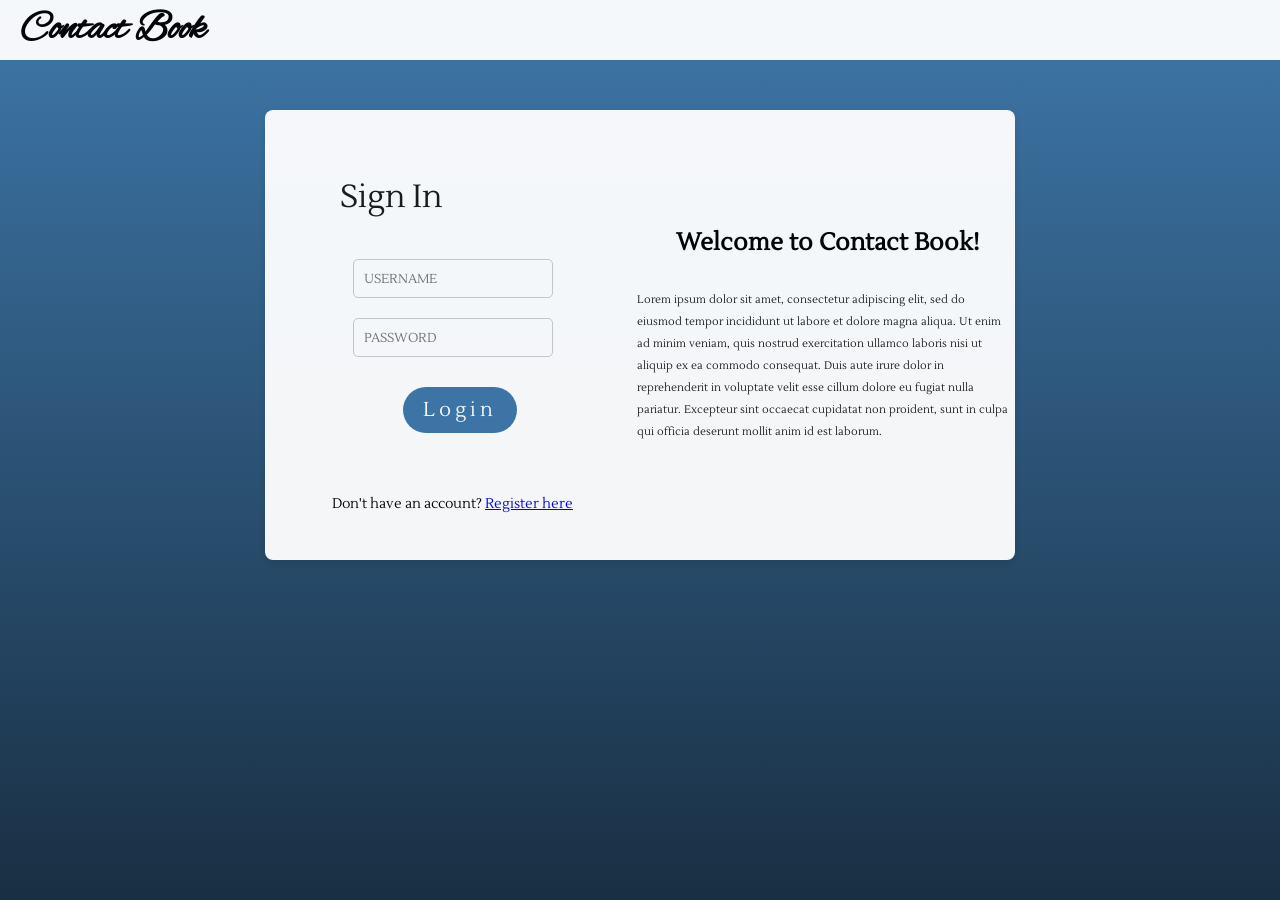
==== index.html @ 819aa58c "Getting the main page more in line with original design. Much progress needed but I believe the foun" ====
<html lang="en">
<head>
    <meta charset="UTF-8">
    <meta name="viewport" content="width=device-width, initial-scale=1.0">
    <title> Contact Book </title>

    <!--Reference to Lustria and Alex Brush font on Google Fonts for the top banner-->
    <link rel="preconnect" href="https://fonts.googleapis.com">
    <link rel="preconnect" href="https://fonts.gstatic.com" crossorigin>
    <link href="https://fonts.googleapis.com/css2?family=Alex+Brush&family=Lustria&display=swap" rel="stylesheet">
    
    <!--Reference to style sheet, IMPORTANT: href needs to be updated once imported to GITHUB-->
    <link href="css/styles.css" type="text/css" rel="stylesheet" />
    <script type="text/javascript" src="js/code.js"></script>
</head>

<body>
    <!-- Top banner for the application -->
    <div class="topBanner"> 
        <h1>Contact Book</h1>
    </div>

    <!-- Center box for the Login page. The left side has the login form, the right side has our welcome message -->
    <div class="centerBoxLogin">

        <!-- This login form was automatically generated by VS code (assuming copilot) will keep for now as a placeholder, 
            but will likely need to be updated to fit the needs of our application -->
        <div class="loginForm"> 
            <p class="formTitle"> Sign In </p>
            <form onsubmit="return false;">
    
                <input type="text" id="loginName" name="loginName" placeholder="USERNAME" autocomplete="username"><br>

                <input type="password" id="loginPassword" name="loginPassword" placeholder="PASSWORD" autocomplete="current-password"><br><br>

                <button type="button" id="loginButton" onclick="doLogin();">Login</button>
            </form>
            <span id="loginResult" aria-live="polite"></span>

            <!-- THIS IS NOT REVIEWED WILL NEED TO BE UPDATED -->
            <p class="UseOurSite"> Don't have an account? <a href="register.html">Register here</a></p>
        </div>

        <div class="welcomeMessage">
            <h2> Welcome to Contact Book! </h2>
            <p> Lorem ipsum dolor sit amet, consectetur adipiscing elit, sed do eiusmod tempor incididunt ut labore 
                et dolore magna aliqua. Ut enim ad minim veniam, quis nostrud exercitation ullamco laboris nisi ut 
                aliquip ex ea commodo consequat. Duis aute irure dolor in reprehenderit in voluptate velit esse cillum 
                dolore eu fugiat nulla pariatur. Excepteur sint occaecat cupidatat non proident, sunt in culpa qui officia 
                deserunt mollit anim id est laborum.</p>
        </div>
    </div>
</body>
</html>
---- css/styles.css ----
body {
    font-family: "Lustria", serif;
    background-image: linear-gradient(to bottom, #3E77A9, #192F43 );
    margin: 0;
    padding: 0;
}

.registerPage {
    min-height: 100vh;
}

.dashboardPage {
    min-height: 100vh;
}

.contactLayout {
    display: flex;
    flex-direction: row;
    min-height: 100vh;
}

/* Style for the top banner */
.topBanner{
    background-color: #ffffff;
    opacity: 0.95;
    text-align: center;
    font-size: 20px;
    width: 100%;
    height: 60px;

    display: flex;
    align-items: center;
    justify-content: space-between;
    padding: 0 20px;
    box-sizing: border-box;
}

.topBanner h1 {
    font-family: "Alex Brush", cursive;
    margin: 0;
    text-align: center;
}

#registerDiv {
    background-color: #ffffff;
    opacity: 0.97;
    width: min(520px, calc(100% - 32px));
    margin: 42px auto;
    padding: 34px 42px;
    border-radius: 8px;
    box-shadow: 0 8px 22px rgba(0, 0, 0, 0.18);
    box-sizing: border-box;
}

#inner-title {
    display: block;
    margin-bottom: 8px;
    color: #192F43;
    font-size: 34px;
    text-align: center;
}

.formHelp {
    margin: 0 0 24px 0;
    color: #4f5d67;
    font-size: 15px;
    text-align: center;
}

#registerDiv label {
    display: block;
    margin: 14px 0 6px 0;
    color: #243847;
    font-size: 15px;
}

#registerDiv input[type="text"],
#registerDiv input[type="password"] {
    width: 100%;
    min-height: 42px;
    padding: 10px 12px;
    border: 1px solid #c8d1d8;
    border-radius: 6px;
    box-sizing: border-box;
    font-family: "Lustria", serif;
    font-size: 16px;
}

#registerDiv input[type="text"]:focus,
#registerDiv input[type="password"]:focus {
    outline: 3px solid rgba(62, 119, 169, 0.25);
    border-color: #3E77A9;
}

#registerButton {
    width: 100%;
    min-height: 44px;
    margin-top: 22px;
    border: 0;
    border-radius: 6px;
    background-color: #3E77A9;
    color: #ffffff;
    cursor: pointer;
    font-family: "Lustria", serif;
    font-size: 17px;
}

#registerButton:hover,
#registerButton:focus {
    background-color: #2d5c85;
}

#registerButton:disabled {
    background-color: #8aa8c2;
    cursor: wait;
}

#loginButton:disabled {
    cursor: wait;
}

#loginResult {
    display: block;
    min-height: 22px;
    margin-top: 10px;
    text-align: center;
    font-size: 14px;
}

#registerResult {
    display: block;
    min-height: 24px;
    margin-top: 16px;
    text-align: center;
    font-size: 15px;
}

.errorMessage {
    color: #8a1f11;
}

.successMessage {
    color: #1c6b39;
}

#backToLoginLink {
    display: block;
    margin-top: 12px;
    color: #2d5c85;
    text-align: center;
    text-decoration: none;
}

#backToLoginLink:hover,
#backToLoginLink:focus {
    text-decoration: underline;
}

.mainArea {
    flex: 1;
    display: flex;
    flex-direction: column;
}

.leftTools {
    justify-self: start;    
    display: flex;
    gap: 8px;
}

.rightTools {
    justify-self: end;
}

/* Style for left sidebar with Contact list of names in center and add contact button at the bottom */
.dashboardShell {
    width: 250px;
    height: 100vh;
    background-color: #ffffff;
    opacity: 0.95;
    padding: 20px;
    box-sizing: border-box;
    overflow-y: auto;
    display: flex;
    flex-direction: column;
    /*margin: 36px auto;
    padding: 28px;
    background-color: #ffffff;
    border-radius: 8px;
    box-shadow: 0 8px 22px rgba(0, 0, 0, 0.18);
    box-sizing: border-box;*/
}

.dashboardHeader {
    display: flex;
    align-items: center;
    justify-content: space-between;
    gap: 16px;
    border-bottom: 1px solid #d8e0e6;
    padding-bottom: 18px;
}

.dashboardHeader h1 {
    margin: 0 0 6px 0;
    color: #192F43;
    font-size: 34px;
}



#userName {
    color: #4f5d67;
    font-size: 16px;
}

#logoutButton,
/*#searchContactButton,*/
#addContactButton,
#editContactButton,
#deleteContactButton {
    min-height: 40px;
    border: 0;
    border-radius: 6px;
    background-color: #3E77A9;
    color: #ffffff;
    cursor: pointer;
    font-family: "Lustria", serif;
    font-size: 15px;
}

#logoutButton {
    width: 100px;
}

.dashboardTools {
    margin-top: 24px;
}

.dashboardTools label {
    display: block;
    margin-bottom: 8px;
    color: #243847;
}

.searchRow {
    display: flex;
    gap: 10px;
}

.topBanner input[type="contactSearchText"] {
    width: 150px;
    height: 36px;
    padding: 6px 10px;
    font-size: 14px;
    
    /*flex: 1;
    min-height: 24px;
    border: 1px solid #c8d1d8;
    border-radius: 6px;
    box-sizing: border-box;
    font-family: "Lustria", serif;
    font-size: 16px;*/
}

#searchContactButton {
    width: 60px;
    height: 20px;
    background-color: #3E77A9;
    color: #ffffff;


}

#contactSearchResult {
    display: block;
    min-height: 24px;
    margin-top: 12px;
    color: #4f5d67;
}

.contactActions {
    display: flex;
    gap: 12px;
    margin-top: 18px;
}

.contactActions button {
    flex: 1;
}

/*#deleteContactButton {
    background-color: #8a1f11;
}*/ 

#contactListArea {
    min-height: 260px;
    margin-top: 24px;
    padding: 24px;
    border: 1px solid #d8e0e6;
    border-radius: 8px;
    background-color: #f7f9fb;
}

#emptyContactsMessage {
    margin: 78px 0;
    color: #4f5d67;
    text-align: center;
    font-size: 18px;
}

#contactList {
    display: grid;
    gap: 12px;
}

#addContactButton {
    margin-top: auto;
    align-self: center;
    width: 80%;
}

.noteCard {
    background-color: #ffffff;
    opacity: 0.95;
    width: 500px;
    height: 300px;
    margin: 50px auto;
    border-radius: 8px;
    box-shadow: 0 4px 8px rgba(0, 0, 0, 0.1);
    display: flex;
    align-items: center;
    justify-content: space-between;
}

/* START of Responsive design for mobile devices */
/*--------------------------------------------------------------------------------------------------------------*/

@media (max-width: 640px) {
    .topBanner {
        height: auto;
        padding: 14px 0;
        font-size: 30px;
    }

    #registerDiv {
        margin: 24px auto;
        padding: 26px 22px;
    }

    #inner-title {
        font-size: 28px;
    }

    .dashboardShell {
        margin: 24px auto;
        padding: 20px;
    }

    .dashboardHeader,
    .searchRow,
    .contactActions {
        display: block;
    }

    #logoutButton,
    #searchContactButton,
    #addContactButton,
    #editContactButton,
    #deleteContactButton {
        width: 100%;
        margin-top: 10px;
    }
}
/*--------------------------------------------------------------------------------------------------------------*/
/* END of Responsive Design for mobile devices */



/* START of Style for the login page (index.html) */ 
/*--------------------------------------------------------------------------------------------------------------*/

/* Style for the center white box on login page (index.html)*/
.centerBoxLogin {
    background-color: #ffffff;
    opacity: 0.95;
    width: 750px;
    height: 450px;
    margin: 50px auto;
    border-radius: 8px;
    box-shadow: 0 4px 8px rgba(0, 0, 0, 0.1);
    display: flex;
    align-items: center;
    justify-content: space-between;
}

/* Ensure the left and right sections of the center box take equal space on login page (index.html) */
.centerBoxLogin div {
    flex: 1;
}

/* Login form style (Left side of Center Box) on login page (index.html)*/
.loginForm {
    display: flex;
    flex-direction: column;
    align-items: center;
    justify-content: center;
}
/* Style for "Sign in" title on login page (index.html)*/
.formTitle { 
    font-size: 32px;
    opacity: 0.90;
    align-self: flex-start;
    margin-left: 75px;
}

/* Style for the input fields (Username and Password Boxes) on login page (index.html)*/
.loginForm input[type="text"], .loginForm input[type="password"] {
    font-family: "Lustria", serif;
    width: 200px;
    padding: 10px;
    margin: 10px 0;
    border: 1px solid #ccc;
    border-radius: 5px;
}

/* Style for "Don't have an account? Sign up here!" text on login page (index.html)*/
.UseOurSite {
    font-size: 14px;
}

/* Style for the "Login" Button on login page (index.html) */
input[type="button"], #loginButton{
    font-family: "Lustria", serif;
    background-color: #3E77A9;
    color: white;
    font-size: 20px;
    letter-spacing: 4px;
    border: none;
    padding: 10px 20px;
    border-radius: 50px;
    cursor: pointer;
    align-self: flex-start;
    margin-left: 50px;
}

/* Style for the "Login" Button when hovered over it on Login Page (index.html)*/
input[type="button"], #loginButton:hover {
    background-color: #476B8A;
}

/* Welcome message style (Right side of Center Box) for login page (index.html) */
.welcomeMessage{
    display: flex;
    flex-direction: column;
    align-items: center;
    justify-content: center;
    

    h1 {
        font-size: 32px;
        margin-bottom: 10px;
        transform: translateX(-75px);
    }
    p {
        font-size: 11px;
        opacity: 0.90;
        margin-bottom: 20px;
        line-height: 2.0;
        transform: translateX(-3px);
    }
}
/*--------------------------------------------------------------------------------------------------------------*/
/* END of Style for the login page (index.html) */
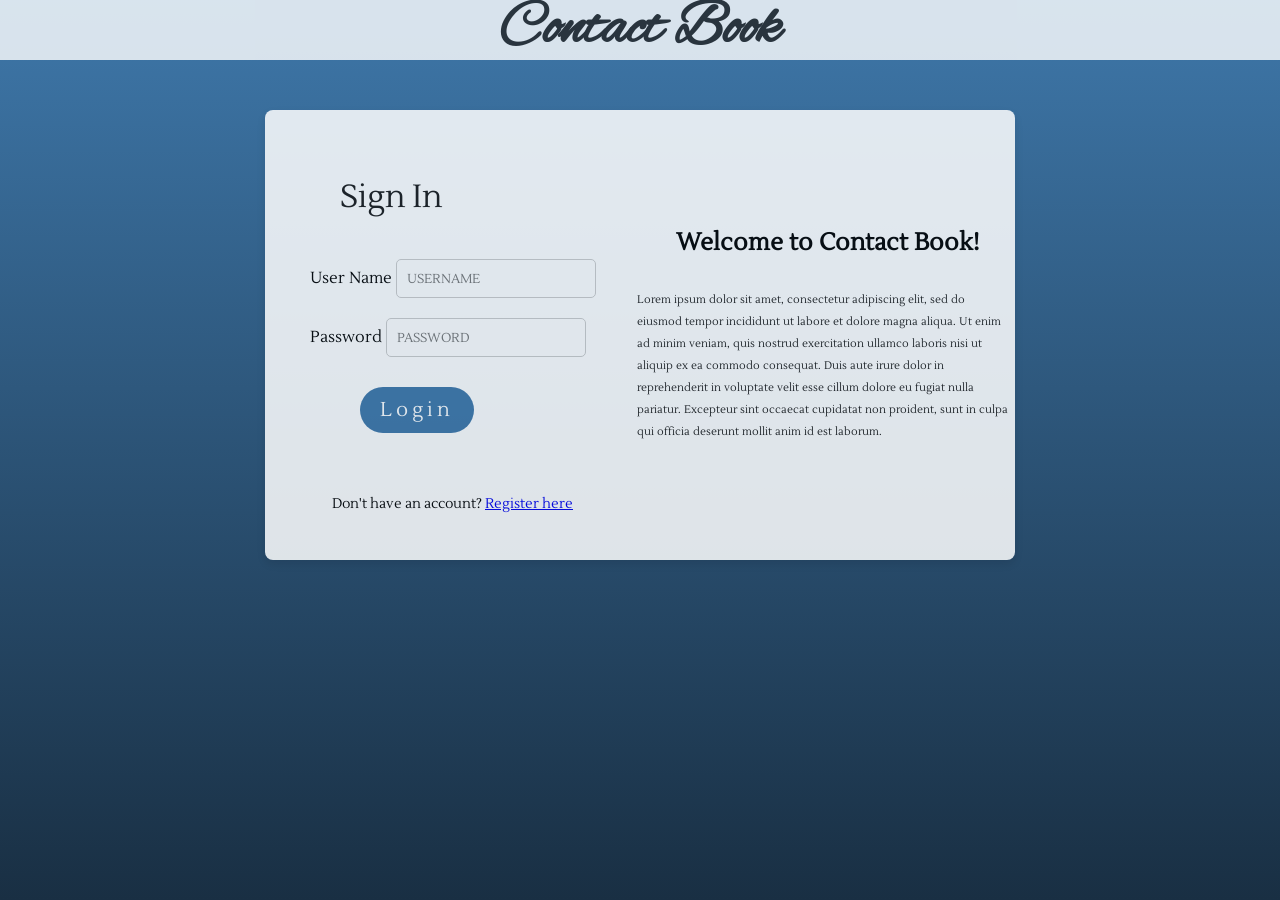
==== commit 0bc988c6: "Created hardcoded contact list to test UX of list and make adjustments. Still need to implement dele" ====
--- a/index.html
+++ b/index.html
@@ -28,9 +28,10 @@
         <div class="loginForm"> 
             <p class="formTitle"> Sign In </p>
             <form onsubmit="return false;">
-    
+                <label for="loginName">User Name</label>
                 <input type="text" id="loginName" name="loginName" placeholder="USERNAME" autocomplete="username"><br>
 
+                <label for="loginPassword">Password</label>
                 <input type="password" id="loginPassword" name="loginPassword" placeholder="PASSWORD" autocomplete="current-password"><br><br>
 
                 <button type="button" id="loginButton" onclick="doLogin();">Login</button>
--- a/css/styles.css
+++ b/css/styles.css
@@ -1,4 +1,3 @@
-
 body {
     font-family: "Lustria", serif;
     background-image: linear-gradient(to bottom, #3E77A9, #192F43 );
@@ -23,9 +22,9 @@
 /* Style for the top banner */
 .topBanner{
     background-color: #ffffff;
-    opacity: 0.95;
-    text-align: center;
-    font-size: 20px;
+    opacity: 0.80;
+    text-align: center;
+    font-size: 30px;
     width: 100%;
     height: 60px;
 
@@ -38,8 +37,10 @@
 
 .topBanner h1 {
     font-family: "Alex Brush", cursive;
+    opacity: 0.85;
     margin: 0;
-    text-align: center;
+    margin: 0 auto; 
+    width: 80%; /* or max-width */
 }
 
 #registerDiv {
@@ -175,10 +176,10 @@
 
 /* Style for left sidebar with Contact list of names in center and add contact button at the bottom */
 .dashboardShell {
-    width: 250px;
+    width: 225px;
     height: 100vh;
     background-color: #ffffff;
-    opacity: 0.95;
+    opacity: 0.80;
     padding: 20px;
     box-sizing: border-box;
     overflow-y: auto;
@@ -216,9 +217,10 @@
 
 #logoutButton,
 /*#searchContactButton,*/
-#addContactButton,
-#editContactButton,
-#deleteContactButton {
+/*#addContactButton,*/
+/*#deleteContactButton,*/
+#editContactButton
+ {
     min-height: 40px;
     border: 0;
     border-radius: 6px;
@@ -229,6 +231,44 @@
     font-size: 15px;
 }
 
+#addContactButton {
+    background-color: #3E77A9;
+    min-height: 24px;
+    color: #ffffff;
+    cursor: pointer;
+    font-family: "Lustria", serif;
+    font-size: 13px;
+    border: 0;
+    border-radius: 6px;
+}
+
+#addContactButton:hover {
+    background-color: #2d5c85;
+}
+
+/* START: Style for the edit contact button on contact page (contact.html) */
+#deleteContactButton {
+    position: absolute;
+    top: 12px;
+    right: 12px;
+    background: none;
+    border: none;
+    padding: 6px;
+    cursor: pointer;
+}
+
+#deleteContactButton .material-symbols-outlined {
+    color: #8a1f11;
+    font-size: 30px;
+}
+
+#deleteContactButton:hover .material-symbols-outlined {
+    color: #a71f11;
+    transform: scale(1.1);
+    transition: transform 0.2s ease;
+}
+/* END: Style for the edit contact button on contact page (contact.html) */
+
 #logoutButton {
     width: 100px;
 }
@@ -248,33 +288,47 @@
     gap: 10px;
 }
 
-.topBanner input[type="contactSearchText"] {
+.topBanner input[id="contactSearchText"] {
     width: 150px;
-    height: 36px;
+    height: 24px;
     padding: 6px 10px;
     font-size: 14px;
+    border-radius: 25px;
+    border: 1px solid #c8d1d8;
     
     /*flex: 1;
     min-height: 24px;
-    border: 1px solid #c8d1d8;
-    border-radius: 6px;
     box-sizing: border-box;
     font-family: "Lustria", serif;
     font-size: 16px;*/
 }
 
+/* Style for the search button next to the search box on contact page (contact.html) */
+/* Its just the magnifying glass icon, so I removed the background and border.*/
 #searchContactButton {
-    width: 60px;
+    background: none;
+    border: none;
+    padding: 0;
+    cursor: pointer;
+    color: #3E77A9;
+    display: flex;
+    align-items: center;
+    justify-content: center;
+    /*width: 60px;
     height: 20px;
     background-color: #3E77A9;
-    color: #ffffff;
-
-
+    color: #ffffff;*/
+}
+
+/* Style for the search button when hovered over it on contact page (contact.html) */
+#searchContactButton:hover {
+    color: #476B8A;
+    
 }
 
 #contactSearchResult {
     display: block;
-    min-height: 24px;
+    /*min-height: 24px;*/
     margin-top: 12px;
     color: #4f5d67;
 }
@@ -293,6 +347,12 @@
     background-color: #8a1f11;
 }*/ 
 
+.contactListHeader {
+    font-size: 14px;
+    color: #192F43;
+    /*margin-bottom: 12px;*/
+    align-self: center;
+}
 #contactListArea {
     min-height: 260px;
     margin-top: 24px;
@@ -310,8 +370,25 @@
 }
 
 #contactList {
-    display: grid;
-    gap: 12px;
+    display: flex;
+    flex-direction: column;
+}
+/* This style code handles the divider between contact groups (CURRENTLY ORDERED BY LAST NAME) */
+/* e.g., "A" for all contacts starting with "A" */
+.contactDivider {
+    position: sticky;
+    top: 0;
+    background: #ffffff;
+    z-index: 1;
+
+    font-weight: bold;
+    font-size: 13px;
+    color: #3E77A9;
+
+    padding: 6px 10px;
+    margin-top: 10px;
+
+    border-bottom: 1px solid #d8e0e6;
 }
 
 #addContactButton {
@@ -320,17 +397,124 @@
     width: 80%;
 }
 
-.noteCard {
+.mainSpace {
+    flex: 1;
+    display: flex;
+    align-items: center;
+    justify-content: center;
+}
+.contactCard {
+    position: relative;
     background-color: #ffffff;
-    opacity: 0.95;
-    width: 500px;
-    height: 300px;
+    opacity: 0.80;
+    width: 600px;
+    height: 450px;
     margin: 50px auto;
     border-radius: 8px;
     box-shadow: 0 4px 8px rgba(0, 0, 0, 0.1);
     display: flex;
     align-items: center;
-    justify-content: space-between;
+    justify-content: center;
+}
+
+#addContactForm,
+#editContactForm {
+    display: none;
+    width: 80%;
+}
+
+#addContactForm h2,
+#editContactForm h2,
+#contactCardDetails h2 {
+    color: #192F43;
+    text-align: center;
+}
+
+#addContactForm label,
+#editContactForm label {
+    display: block;
+    margin-top: 10px;
+    color: #192F43;
+}
+
+#addContactForm input[type="text"],
+#editContactForm input[type="text"] {
+    width: 100%;
+    min-height: 34px;
+    padding: 8px;
+    border: 1px solid #c8d1d8;
+    border-radius: 6px;
+    box-sizing: border-box;
+    font-family: "Lustria", serif;
+}
+
+.formButtonRow {
+    display: flex;
+    gap: 10px;
+    margin-top: 16px;
+}
+
+#createContactButton,
+#cancelContactButton,
+#updateContactButton,
+#cancelEditContactButton,
+#openEditContactButton {
+    flex: 1;
+    min-height: 36px;
+    border: 0;
+    border-radius: 6px;
+    color: #ffffff;
+    cursor: pointer;
+    font-family: "Lustria", serif;
+}
+
+#createContactButton {
+    background-color: #3E77A9;
+}
+
+#updateContactButton {
+    background-color: #3E77A9;
+}
+
+#cancelContactButton,
+#cancelEditContactButton {
+    background-color: #476B8A;
+}
+
+#openEditContactButton {
+    width: 100%;
+    margin-top: 12px;
+    background-color: #3E77A9;
+}
+
+#addContactResult,
+#editContactResult {
+    display: block;
+    min-height: 22px;
+    margin-top: 12px;
+    text-align: center;
+}
+
+.contactListButton {
+    width: 100%;
+    min-height: 34px;
+    margin-top: 4px;
+    border: 0;
+    border-radius: 6px;
+    background-color: #ffffff;
+    color: #192F43;
+    cursor: pointer;
+    font-family: "Lustria", serif;
+}
+
+.contactListButton:hover {
+    background-color: #d9e4ed;
+}
+
+#contactCardDetails {
+    display: none;
+    color: #192F43;
+    font-size: 18px;
 }
 
 /* START of Responsive design for mobile devices */
@@ -364,7 +548,7 @@
     }
 
     #logoutButton,
-    #searchContactButton,
+    /*#searchContactButton,*/
     #addContactButton,
     #editContactButton,
     #deleteContactButton {
@@ -383,7 +567,7 @@
 /* Style for the center white box on login page (index.html)*/
 .centerBoxLogin {
     background-color: #ffffff;
-    opacity: 0.95;
+    opacity: 0.85;
     width: 750px;
     height: 450px;
     margin: 50px auto;
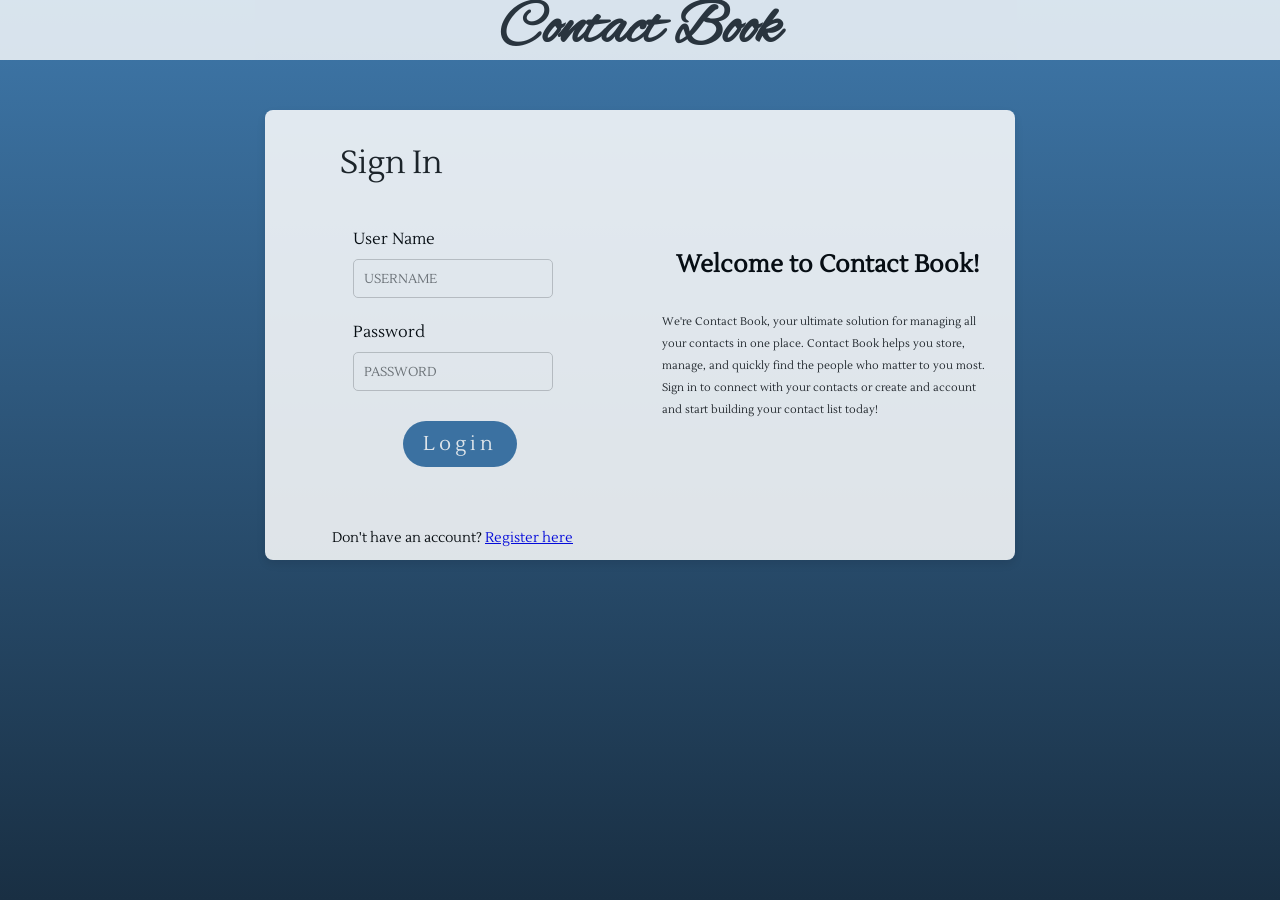
==== commit f33464d5: "QOL of life fixes to Login page. Updated welcome message on login page." ====
--- a/index.html
+++ b/index.html
@@ -44,11 +44,9 @@
 
         <div class="welcomeMessage">
             <h2> Welcome to Contact Book! </h2>
-            <p> Lorem ipsum dolor sit amet, consectetur adipiscing elit, sed do eiusmod tempor incididunt ut labore 
-                et dolore magna aliqua. Ut enim ad minim veniam, quis nostrud exercitation ullamco laboris nisi ut 
-                aliquip ex ea commodo consequat. Duis aute irure dolor in reprehenderit in voluptate velit esse cillum 
-                dolore eu fugiat nulla pariatur. Excepteur sint occaecat cupidatat non proident, sunt in culpa qui officia 
-                deserunt mollit anim id est laborum.</p>
+            <p> We're Contact Book, your ultimate solution for managing all your contacts in one place. Contact Book helps you store, 
+                manage, and quickly find the people who matter to you most. Sign in to connect with your contacts or create and account 
+                and start building your contact list today!</p>
         </div>
     </div>
 </body>
--- a/css/styles.css
+++ b/css/styles.css
@@ -246,29 +246,6 @@
     background-color: #2d5c85;
 }
 
-/* START: Style for the edit contact button on contact page (contact.html) */
-#deleteContactButton {
-    position: absolute;
-    top: 12px;
-    right: 12px;
-    background: none;
-    border: none;
-    padding: 6px;
-    cursor: pointer;
-}
-
-#deleteContactButton .material-symbols-outlined {
-    color: #8a1f11;
-    font-size: 30px;
-}
-
-#deleteContactButton:hover .material-symbols-outlined {
-    color: #a71f11;
-    transform: scale(1.1);
-    transition: transform 0.2s ease;
-}
-/* END: Style for the edit contact button on contact page (contact.html) */
-
 #logoutButton {
     width: 100px;
 }
@@ -285,7 +262,13 @@
 
 .searchRow {
     display: flex;
+    align-items: center;
     gap: 10px;
+}
+
+.searchLabel {
+    position: absolute;
+    left: -10000px;
 }
 
 .topBanner input[id="contactSearchText"] {
@@ -326,9 +309,34 @@
     
 }
 
+#searchContactButton:disabled {
+    color: #8aa8c2;
+    cursor: wait;
+}
+
+#clearSearchButton {
+    min-height: 28px;
+    border: 0;
+    border-radius: 6px;
+    background-color: #476B8A;
+    color: #ffffff;
+    cursor: pointer;
+    font-family: "Lustria", serif;
+    font-size: 13px;
+}
+
+#clearSearchButton:hover {
+    background-color: #34536d;
+}
+
+#clearSearchButton:disabled {
+    background-color: #8aa8c2;
+    cursor: wait;
+}
+
 #contactSearchResult {
     display: block;
-    /*min-height: 24px;*/
+    min-height: 24px;
     margin-top: 12px;
     color: #4f5d67;
 }
@@ -458,7 +466,10 @@
 #cancelContactButton,
 #updateContactButton,
 #cancelEditContactButton,
-#openEditContactButton {
+#openEditContactButton,
+#openDeleteContactButton,
+#confirmDeleteContactButton,
+#cancelDeleteContactButton {
     flex: 1;
     min-height: 36px;
     border: 0;
@@ -477,7 +488,8 @@
 }
 
 #cancelContactButton,
-#cancelEditContactButton {
+#cancelEditContactButton,
+#cancelDeleteContactButton {
     background-color: #476B8A;
 }
 
@@ -487,8 +499,62 @@
     background-color: #3E77A9;
 }
 
+#openDeleteContactButton {
+    width: 100%;
+    margin-top: 12px;
+    background-color: #8a1f11;
+    display: flex;
+    align-items: center;
+    justify-content: center;
+    gap: 6px;
+}
+
+#confirmDeleteContactButton {
+    background-color: #8a1f11;
+}
+
+#openDeleteContactButton .material-symbols-outlined {
+    font-size: 20px;
+}
+
+#deleteContactForm {
+    display: none;
+    position: fixed;
+    left: 0;
+    top: 0;
+    width: 100%;
+    min-height: 100vh;
+    padding: 20px;
+    box-sizing: border-box;
+    background-color: rgba(25, 47, 67, 0.55);
+    align-items: center;
+    justify-content: center;
+    z-index: 1000;
+}
+
+.deleteDialogBox {
+    width: min(420px, 100%);
+    padding: 26px;
+    border-radius: 8px;
+    background-color: #ffffff;
+    box-shadow: 0 8px 22px rgba(0, 0, 0, 0.25);
+    box-sizing: border-box;
+}
+
+.deleteDialogBox h2 {
+    margin-top: 0;
+    color: #192F43;
+    text-align: center;
+}
+
+#deleteContactText {
+    color: #192F43;
+    text-align: center;
+}
+
 #addContactResult,
-#editContactResult {
+#editContactResult,
+#deleteContactResult {
     display: block;
     min-height: 22px;
     margin-top: 12px;
@@ -509,6 +575,12 @@
 
 .contactListButton:hover {
     background-color: #d9e4ed;
+}
+
+.sidebarEmptyMessage {
+    color: #4f5d67;
+    font-size: 13px;
+    text-align: center;
 }
 
 #contactCardDetails {
@@ -590,6 +662,14 @@
     align-items: center;
     justify-content: center;
 }
+
+.loginForm label {
+    display: block;
+    margin-top: 14px;
+    text-align: left;
+    width: 200px;
+}
+
 /* Style for "Sign in" title on login page (index.html)*/
 .formTitle { 
     font-size: 32px;
@@ -639,20 +719,21 @@
     flex-direction: column;
     align-items: center;
     justify-content: center;
-    
-
-    h1 {
-        font-size: 32px;
-        margin-bottom: 10px;
-        transform: translateX(-75px);
-    }
-    p {
-        font-size: 11px;
-        opacity: 0.90;
-        margin-bottom: 20px;
-        line-height: 2.0;
-        transform: translateX(-3px);
-    }
-}
+}
+
+.welcomeMessage h1 {
+    font-size: 32px;
+    margin-bottom: 10px;
+    transform: translateX(-75px);
+}
+.welcomeMessage p {
+    font-size: 11px;
+    opacity: 0.90;
+    margin-bottom: 20px;
+    line-height: 2.0;
+    transform: translateX(-3px);
+    max-width: 325px;
+}
+
 /*--------------------------------------------------------------------------------------------------------------*/
 /* END of Style for the login page (index.html) */
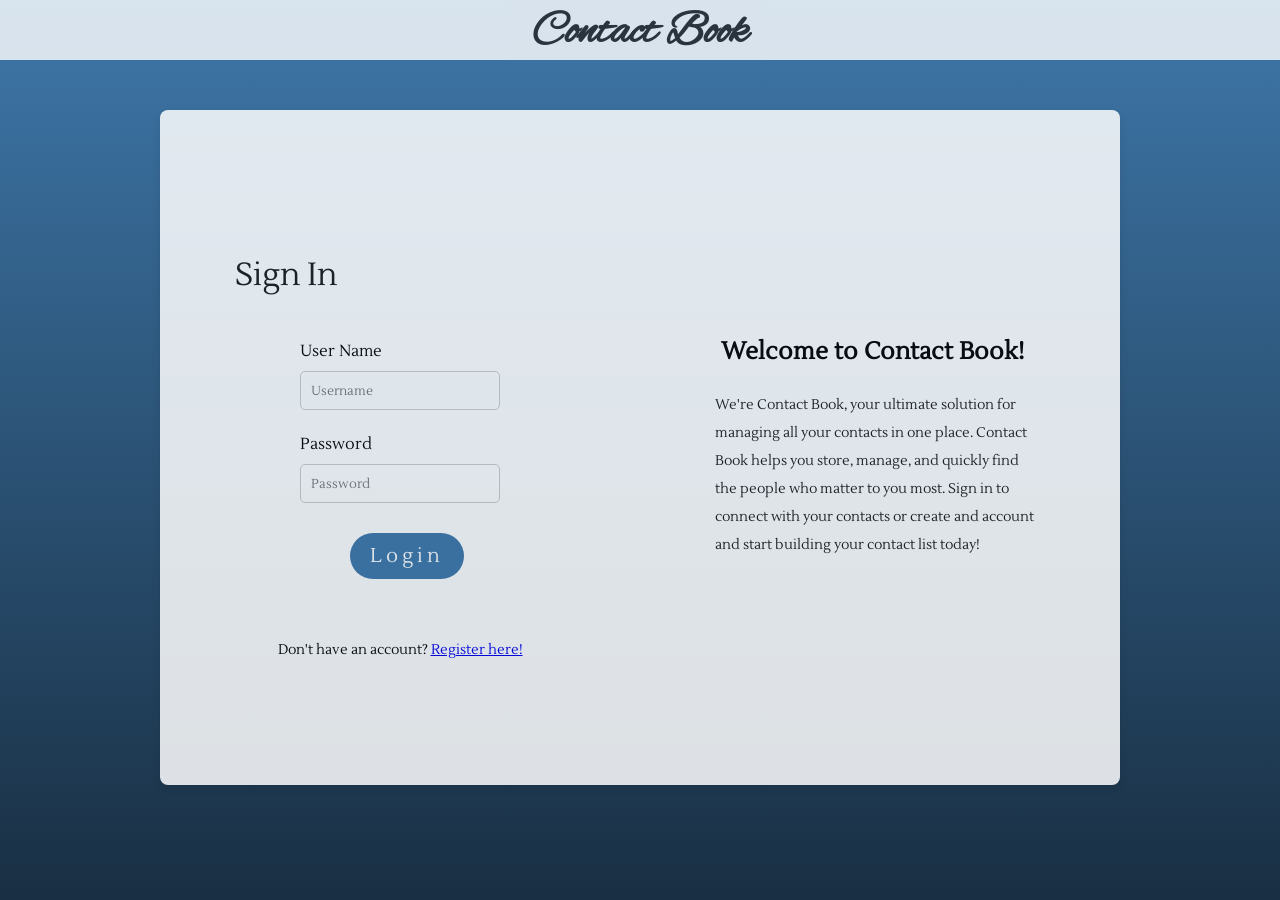
==== commit 8b7b4413: "Logo is now a hyperlink (redirecting to index.html), updated placeholder in text boxes on index.html" ====
--- a/index.html
+++ b/index.html
@@ -17,7 +17,7 @@
 <body>
     <!-- Top banner for the application -->
     <div class="topBanner"> 
-        <h1>Contact Book</h1>
+        <h1><a href="index.html">Contact Book</a></h1>
     </div>
 
     <!-- Center box for the Login page. The left side has the login form, the right side has our welcome message -->
@@ -29,17 +29,17 @@
             <p class="formTitle"> Sign In </p>
             <form onsubmit="return false;">
                 <label for="loginName">User Name</label>
-                <input type="text" id="loginName" name="loginName" placeholder="USERNAME" autocomplete="username"><br>
+                <input type="text" id="loginName" name="loginName" placeholder="Username" autocomplete="username"><br>
 
                 <label for="loginPassword">Password</label>
-                <input type="password" id="loginPassword" name="loginPassword" placeholder="PASSWORD" autocomplete="current-password"><br><br>
+                <input type="password" id="loginPassword" name="loginPassword" placeholder="Password" autocomplete="current-password"><br><br>
 
                 <button type="button" id="loginButton" onclick="doLogin();">Login</button>
             </form>
             <span id="loginResult" aria-live="polite"></span>
 
             <!-- THIS IS NOT REVIEWED WILL NEED TO BE UPDATED -->
-            <p class="UseOurSite"> Don't have an account? <a href="register.html">Register here</a></p>
+            <p class="UseOurSite"> Don't have an account? <a href="register.html">Register here!</a></p>
         </div>
 
         <div class="welcomeMessage">
--- a/css/styles.css
+++ b/css/styles.css
@@ -23,24 +23,28 @@
 .topBanner{
     background-color: #ffffff;
     opacity: 0.80;
-    text-align: center;
-    font-size: 30px;
     width: 100%;
     height: 60px;
 
     display: flex;
-    align-items: center;
-    justify-content: space-between;
+    align-items: center;       /* Center vertically */
+    justify-content: center;  /* Center horizontally */
+
     padding: 0 20px;
     box-sizing: border-box;
 }
 
 .topBanner h1 {
     font-family: "Alex Brush", cursive;
+    font-size: 46px;
     opacity: 0.85;
     margin: 0;
-    margin: 0 auto; 
-    width: 80%; /* or max-width */
+    transform: translateY(3px);
+}
+
+.topBanner h1 a {
+    text-decoration: none;
+    color: inherit;
 }
 
 #registerDiv {
@@ -415,8 +419,8 @@
     position: relative;
     background-color: #ffffff;
     opacity: 0.80;
-    width: 600px;
-    height: 450px;
+    width: 80%;
+    height: 75%;
     margin: 50px auto;
     border-radius: 8px;
     box-shadow: 0 4px 8px rgba(0, 0, 0, 0.1);
@@ -640,8 +644,8 @@
 .centerBoxLogin {
     background-color: #ffffff;
     opacity: 0.85;
-    width: 750px;
-    height: 450px;
+    width: 75%;
+    height: 75%;
     margin: 50px auto;
     border-radius: 8px;
     box-shadow: 0 4px 8px rgba(0, 0, 0, 0.1);
@@ -721,19 +725,18 @@
     justify-content: center;
 }
 
-.welcomeMessage h1 {
-    font-size: 32px;
+.welcomeMessage h2 {
+    font-size: 24px;
     margin-bottom: 10px;
-    transform: translateX(-75px);
+    transform: translateX(-8px);
 }
 .welcomeMessage p {
-    font-size: 11px;
+    font-size: 14px;
     opacity: 0.90;
     margin-bottom: 20px;
     line-height: 2.0;
     transform: translateX(-3px);
     max-width: 325px;
 }
-
 /*--------------------------------------------------------------------------------------------------------------*/
 /* END of Style for the login page (index.html) */
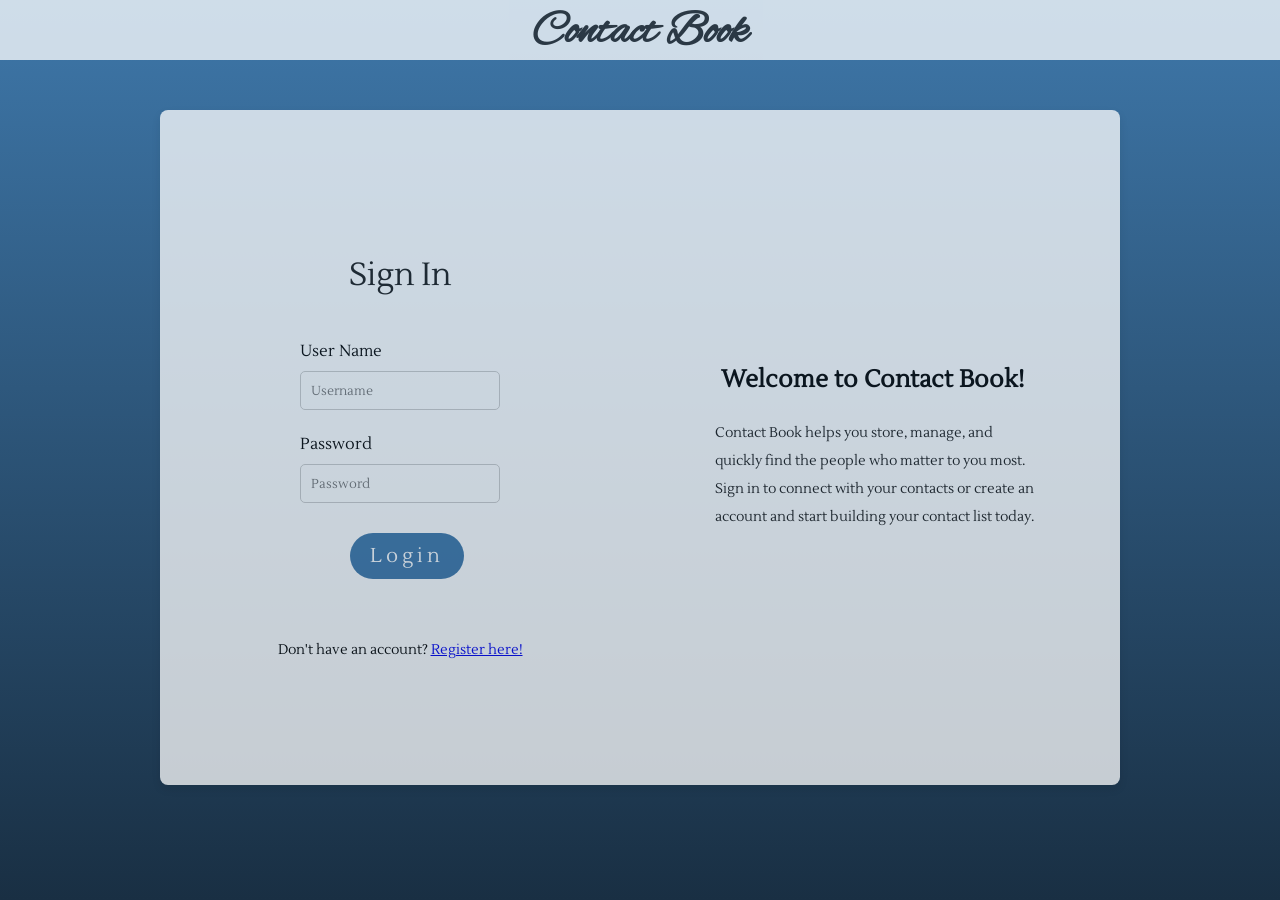
==== commit c99f2cf0: "Refactoring and various bug fixes." ====
--- a/index.html
+++ b/index.html
@@ -2,31 +2,31 @@
 <head>
     <meta charset="UTF-8">
     <meta name="viewport" content="width=device-width, initial-scale=1.0">
-    <title> Contact Book </title>
+    <title>Contact Book</title>
 
-    <!--Reference to Lustria and Alex Brush font on Google Fonts for the top banner-->
+    <!-- Fonts used by the top banner. -->
     <link rel="preconnect" href="https://fonts.googleapis.com">
     <link rel="preconnect" href="https://fonts.gstatic.com" crossorigin>
     <link href="https://fonts.googleapis.com/css2?family=Alex+Brush&family=Lustria&display=swap" rel="stylesheet">
-    
-    <!--Reference to style sheet, IMPORTANT: href needs to be updated once imported to GITHUB-->
-    <link href="css/styles.css" type="text/css" rel="stylesheet" />
-    <script type="text/javascript" src="js/code.js"></script>
+
+    <link href="css/styles.css" type="text/css" rel="stylesheet">
+
+    <!-- Login page scripts. Password hashing is handled by the PHP API, not the frontend. -->
+    <script type="text/javascript" src="js/config.js"></script>
+    <script type="text/javascript" src="js/api.js"></script>
+    <script type="text/javascript" src="js/session.js"></script>
+    <script type="text/javascript" src="js/auth.js"></script>
 </head>
 
 <body>
-    <!-- Top banner for the application -->
-    <div class="topBanner"> 
+    <div class="topBanner">
         <h1><a href="index.html">Contact Book</a></h1>
     </div>
 
-    <!-- Center box for the Login page. The left side has the login form, the right side has our welcome message -->
     <div class="centerBoxLogin">
+        <div class="loginForm">
+            <p class="formTitle">Sign In</p>
 
-        <!-- This login form was automatically generated by VS code (assuming copilot) will keep for now as a placeholder, 
-            but will likely need to be updated to fit the needs of our application -->
-        <div class="loginForm"> 
-            <p class="formTitle"> Sign In </p>
             <form onsubmit="return false;">
                 <label for="loginName">User Name</label>
                 <input type="text" id="loginName" name="loginName" placeholder="Username" autocomplete="username"><br>
@@ -36,18 +36,19 @@
 
                 <button type="button" id="loginButton" onclick="doLogin();">Login</button>
             </form>
+
             <span id="loginResult" aria-live="polite"></span>
 
-            <!-- THIS IS NOT REVIEWED WILL NEED TO BE UPDATED -->
-            <p class="UseOurSite"> Don't have an account? <a href="register.html">Register here!</a></p>
+            <p class="UseOurSite">Don't have an account? <a href="register.html">Register here!</a></p>
         </div>
 
         <div class="welcomeMessage">
-            <h2> Welcome to Contact Book! </h2>
-            <p> We're Contact Book, your ultimate solution for managing all your contacts in one place. Contact Book helps you store, 
-                manage, and quickly find the people who matter to you most. Sign in to connect with your contacts or create and account 
-                and start building your contact list today!</p>
+            <h2>Welcome to Contact Book!</h2>
+            <p>
+                Contact Book helps you store, manage, and quickly find the people who matter to you most.
+                Sign in to connect with your contacts or create an account and start building your contact list today.
+            </p>
         </div>
     </div>
 </body>
-</html>
+</html>
--- a/css/styles.css
+++ b/css/styles.css
@@ -1,8 +1,15 @@
+/* READ: This file contains all the style code for the whole site. With that being the case, it is VERY messy.*/
+/* I've tried to find at each point where I can see that the code is only for a specific page (e.g., register.html or contact.html) and added comments to indicate that. */
+/* Each sections comment will have a start comment starting with "START" and an end comment ending with "END". */
+/* If you are trying to find a specific style code for a specific page, I recommend using Ctrl+F (Windows) or Cmd+F (Mac) to find the style for the section you're looking for. */
+
+/* General styles for the body of the whole site. This includes the login page, registration page, and contact dashboard. */
 body {
     font-family: "Lustria", serif;
     background-image: linear-gradient(to bottom, #3E77A9, #192F43 );
     margin: 0;
     padding: 0;
+    min-height: 100vh;
 }
 
 .registerPage {
@@ -16,13 +23,14 @@
 .contactLayout {
     display: flex;
     flex-direction: row;
-    min-height: 100vh;
-}
-
-/* Style for the top banner */
+    height: calc(100vh - 60px);
+}
+
+/* START: Style for the top banner. This should stay consistent throughout the whole site*/
+/*------------------------------------------------------------------------------------------*/
 .topBanner{
     background-color: #ffffff;
-    opacity: 0.80;
+    opacity: 0.75;
     width: 100%;
     height: 60px;
 
@@ -46,7 +54,12 @@
     text-decoration: none;
     color: inherit;
 }
-
+/*------------------------------------------------------------------------------------------*/
+/* END: Style for the top banner. */
+
+
+/* START: Style for the registration page (register.html) */
+/*------------------------------------------------------------------------------------------*/
 #registerDiv {
     background-color: #ffffff;
     opacity: 0.97;
@@ -161,32 +174,43 @@
 #backToLoginLink:focus {
     text-decoration: underline;
 }
-
+/*------------------------------------------------------------------------------------------*/
+/* END: Style for the registration page (register.html) */
+
+
+/* START: Style for the main content area (contact.html). */
+/* READ: This code is very messy, I am NOT 100% sure that this is only code for contact.html*/
+/*------------------------------------------------------------------------------------------*/
 .mainArea {
     flex: 1;
+    height: 100%;
+    overflow-y: auto;
     display: flex;
     flex-direction: column;
 }
 
-.leftTools {
-    justify-self: start;    
+.leftTools {   
     display: flex;
     gap: 8px;
+    margin-right: auto;
 }
 
 .rightTools {
-    justify-self: end;
+    display: flex;
+    align-items: center;
+    gap: 10px;
+    margin-left: auto;
 }
 
 /* Style for left sidebar with Contact list of names in center and add contact button at the bottom */
 .dashboardShell {
     width: 225px;
-    height: 100vh;
-    background-color: #ffffff;
-    opacity: 0.80;
+    height: 100%;
+    background-color: #ffffff;
+    opacity: 0.75;
     padding: 20px;
     box-sizing: border-box;
-    overflow-y: auto;
+    overflow-y: hidden;
     display: flex;
     flex-direction: column;
     /*margin: 36px auto;
@@ -384,6 +408,18 @@
 #contactList {
     display: flex;
     flex-direction: column;
+    flex: 1;
+    overflow-y: auto;
+    margin: 12px;
+}
+
+#addContactButton-container {
+    margin-top:auto;
+    padding-top: 12px;
+    background-color: #ffffff;
+    width: 100%;
+    display: flex;
+    justify-content: center;
 }
 /* This style code handles the divider between contact groups (CURRENTLY ORDERED BY LAST NAME) */
 /* e.g., "A" for all contacts starting with "A" */
@@ -418,16 +454,18 @@
 .contactCard {
     position: relative;
     background-color: #ffffff;
-    opacity: 0.80;
-    width: 80%;
-    height: 75%;
-    margin: 50px auto;
+    opacity: 0.75;
+    width: 75%;
+    height: auto;
+    margin: auto;
+    padding: 40px;
     border-radius: 8px;
     box-shadow: 0 4px 8px rgba(0, 0, 0, 0.1);
     display: flex;
     align-items: center;
     justify-content: center;
 }
+
 
 #addContactForm,
 #editContactForm {
@@ -450,7 +488,11 @@
 }
 
 #addContactForm input[type="text"],
-#editContactForm input[type="text"] {
+#addContactForm input[type="tel"],
+#addContactForm input[type="email"],
+#editContactForm input[type="text"],
+#editContactForm input[type="tel"],
+#editContactForm input[type="email"] {
     width: 100%;
     min-height: 34px;
     padding: 8px;
@@ -593,6 +635,11 @@
     font-size: 18px;
 }
 
+/* READ: This code is very messy, I am NOT 100% sure that this is only code for contact.html. */
+/*------------------------------------------------------------------------------------------*/
+/* END: Style for the main content area (contact.html). */
+
+
 /* START of Responsive design for mobile devices */
 /*--------------------------------------------------------------------------------------------------------------*/
 
@@ -643,7 +690,7 @@
 /* Style for the center white box on login page (index.html)*/
 .centerBoxLogin {
     background-color: #ffffff;
-    opacity: 0.85;
+    opacity: 0.75;
     width: 75%;
     height: 75%;
     margin: 50px auto;
@@ -657,6 +704,7 @@
 /* Ensure the left and right sections of the center box take equal space on login page (index.html) */
 .centerBoxLogin div {
     flex: 1;
+    min-width: 0;
 }
 
 /* Login form style (Left side of Center Box) on login page (index.html)*/
@@ -665,6 +713,7 @@
     flex-direction: column;
     align-items: center;
     justify-content: center;
+
 }
 
 .loginForm label {
@@ -678,8 +727,6 @@
 .formTitle { 
     font-size: 32px;
     opacity: 0.90;
-    align-self: flex-start;
-    margin-left: 75px;
 }
 
 /* Style for the input fields (Username and Password Boxes) on login page (index.html)*/
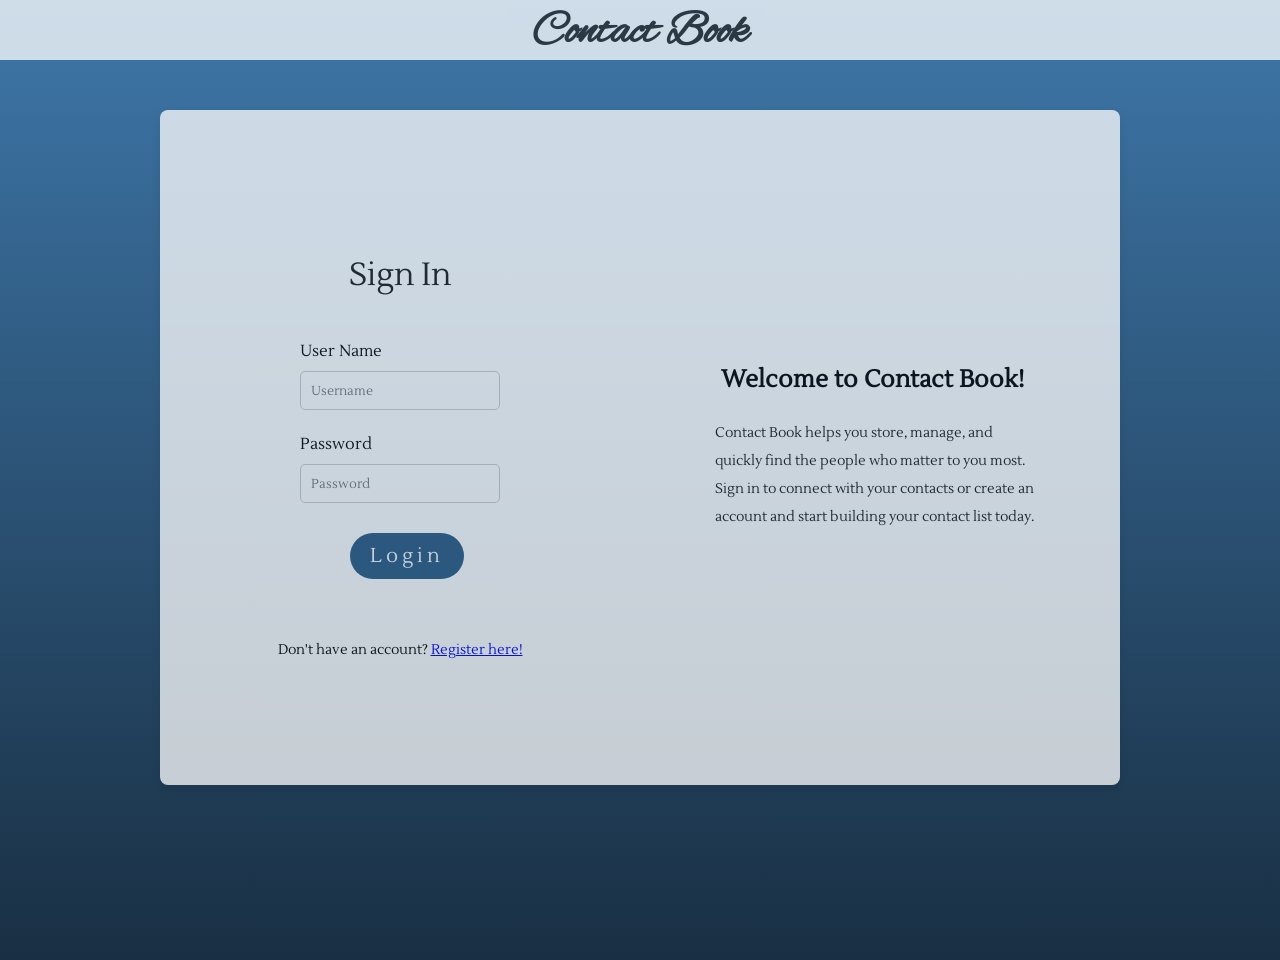
==== commit 6f747fca: "added a main semantic tab for login page" ====
--- a/index.html
+++ b/index.html
@@ -22,7 +22,7 @@
     <div class="topBanner">
         <h1><a href="index.html">Contact Book</a></h1>
     </div>
-
+    <main class="mainArea">
     <div class="centerBoxLogin">
         <div class="loginForm">
             <p class="formTitle">Sign In</p>
@@ -50,5 +50,6 @@
             </p>
         </div>
     </div>
+    </main>
 </body>
 </html>
--- a/css/styles.css
+++ b/css/styles.css
@@ -117,7 +117,7 @@
     margin-top: 22px;
     border: 0;
     border-radius: 6px;
-    background-color: #3E77A9;
+    background-color: #2d5c85;
     color: #ffffff;
     cursor: pointer;
     font-family: "Lustria", serif;
@@ -126,7 +126,7 @@
 
 #registerButton:hover,
 #registerButton:focus {
-    background-color: #2d5c85;
+    background-color: #20425f;
 }
 
 #registerButton:disabled {
@@ -252,7 +252,7 @@
     min-height: 40px;
     border: 0;
     border-radius: 6px;
-    background-color: #3E77A9;
+    background-color: #2d5c85;
     color: #ffffff;
     cursor: pointer;
     font-family: "Lustria", serif;
@@ -260,7 +260,7 @@
 }
 
 #addContactButton {
-    background-color: #3E77A9;
+    background-color: #2d5c85;
     min-height: 24px;
     color: #ffffff;
     cursor: pointer;
@@ -271,7 +271,7 @@
 }
 
 #addContactButton:hover {
-    background-color: #2d5c85;
+    background-color: #20425f;
 }
 
 #logoutButton {
@@ -346,7 +346,7 @@
     min-height: 28px;
     border: 0;
     border-radius: 6px;
-    background-color: #476B8A;
+    background-color: #2d5c85;
     color: #ffffff;
     cursor: pointer;
     font-family: "Lustria", serif;
@@ -354,7 +354,7 @@
 }
 
 #clearSearchButton:hover {
-    background-color: #34536d;
+    background-color: #20425f;
 }
 
 #clearSearchButton:disabled {
@@ -526,23 +526,23 @@
 }
 
 #createContactButton {
-    background-color: #3E77A9;
+    background-color: #2d5c85;
 }
 
 #updateContactButton {
-    background-color: #3E77A9;
+    background-color: #2d5c85;
 }
 
 #cancelContactButton,
 #cancelEditContactButton,
 #cancelDeleteContactButton {
-    background-color: #476B8A;
+    background-color: #20425f;
 }
 
 #openEditContactButton {
     width: 100%;
     margin-top: 12px;
-    background-color: #3E77A9;
+    background-color: #2d5c85;
 }
 
 #openDeleteContactButton {
@@ -747,7 +747,7 @@
 /* Style for the "Login" Button on login page (index.html) */
 input[type="button"], #loginButton{
     font-family: "Lustria", serif;
-    background-color: #3E77A9;
+    background-color: #2d5c85;
     color: white;
     font-size: 20px;
     letter-spacing: 4px;
@@ -761,7 +761,7 @@
 
 /* Style for the "Login" Button when hovered over it on Login Page (index.html)*/
 input[type="button"], #loginButton:hover {
-    background-color: #476B8A;
+    background-color: #20425f;
 }
 
 /* Welcome message style (Right side of Center Box) for login page (index.html) */
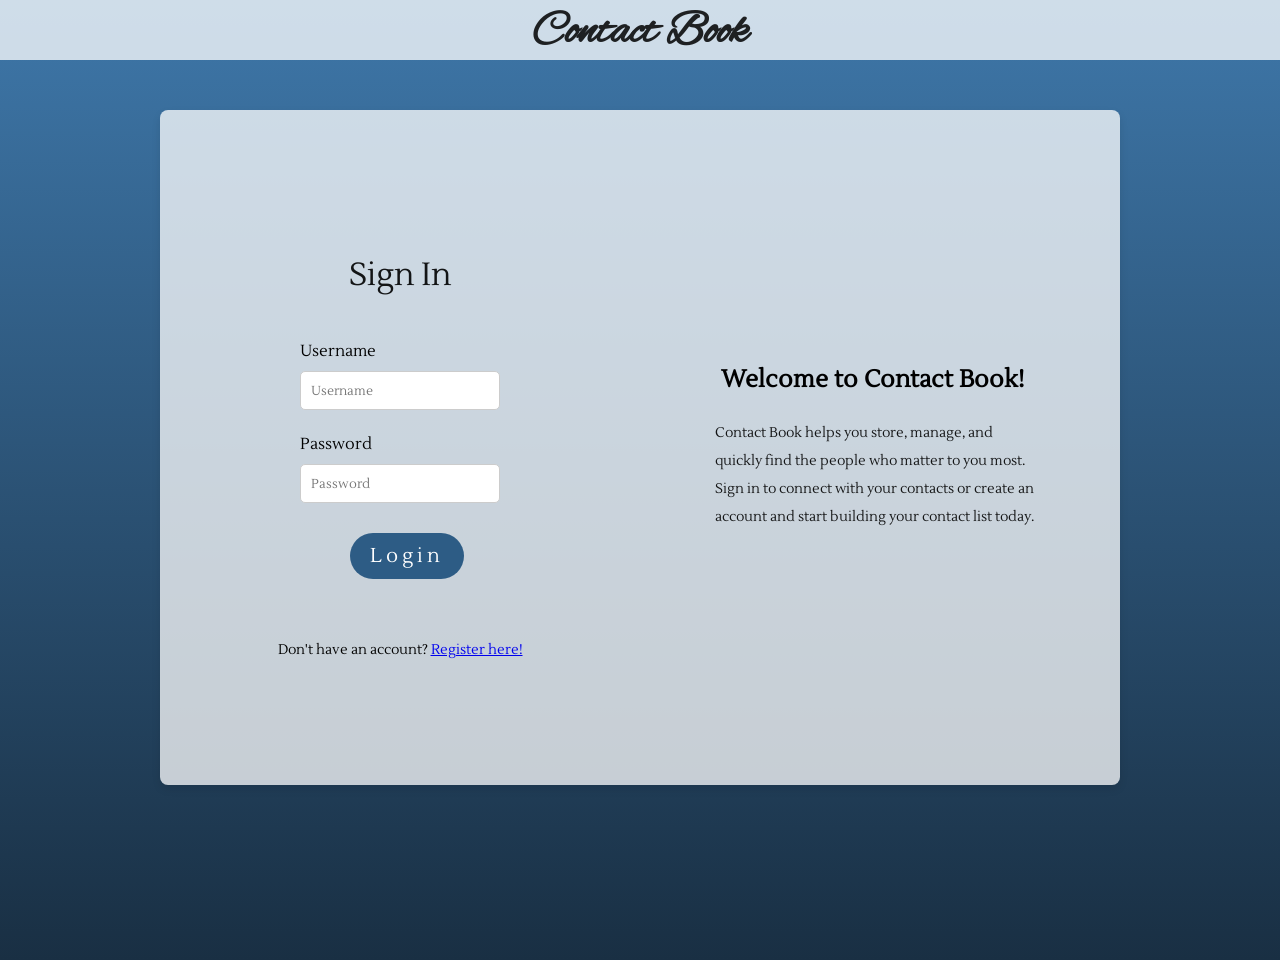
==== commit 011bebe3: "Path Note: - Fixed accessibility issues with lighthouse. Opacity for relevant elements have been upd" ====
--- a/index.html
+++ b/index.html
@@ -28,7 +28,7 @@
             <p class="formTitle">Sign In</p>
 
             <form onsubmit="return false;">
-                <label for="loginName">User Name</label>
+                <label for="loginName">Username</label>
                 <input type="text" id="loginName" name="loginName" placeholder="Username" autocomplete="username"><br>
 
                 <label for="loginPassword">Password</label>
--- a/css/styles.css
+++ b/css/styles.css
@@ -29,8 +29,7 @@
 /* START: Style for the top banner. This should stay consistent throughout the whole site*/
 /*------------------------------------------------------------------------------------------*/
 .topBanner{
-    background-color: #ffffff;
-    opacity: 0.75;
+    background-color: rgba(255, 255, 255, 0.75);
     width: 100%;
     height: 60px;
 
@@ -61,8 +60,7 @@
 /* START: Style for the registration page (register.html) */
 /*------------------------------------------------------------------------------------------*/
 #registerDiv {
-    background-color: #ffffff;
-    opacity: 0.97;
+    background-color: rgba(255, 255, 255, 0.75);
     width: min(520px, calc(100% - 32px));
     margin: 42px auto;
     padding: 34px 42px;
@@ -206,19 +204,13 @@
 .dashboardShell {
     width: 225px;
     height: 100%;
-    background-color: #ffffff;
-    opacity: 0.75;
+    background: rgba(255, 255, 255, 0.75);
     padding: 20px;
     box-sizing: border-box;
     overflow-y: hidden;
     display: flex;
     flex-direction: column;
-    /*margin: 36px auto;
-    padding: 28px;
-    background-color: #ffffff;
-    border-radius: 8px;
-    box-shadow: 0 8px 22px rgba(0, 0, 0, 0.18);
-    box-sizing: border-box;*/
+    
 }
 
 .dashboardHeader {
@@ -416,7 +408,7 @@
 #addContactButton-container {
     margin-top:auto;
     padding-top: 12px;
-    background-color: #ffffff;
+    background:none;
     width: 100%;
     display: flex;
     justify-content: center;
@@ -424,9 +416,9 @@
 /* This style code handles the divider between contact groups (CURRENTLY ORDERED BY LAST NAME) */
 /* e.g., "A" for all contacts starting with "A" */
 .contactDivider {
-    position: sticky;
-    top: 0;
-    background: #ffffff;
+    /*position: sticky;*/
+    /*top: 0;*/
+    background: none;
     z-index: 1;
 
     font-weight: bold;
@@ -453,13 +445,12 @@
 }
 .contactCard {
     position: relative;
-    background-color: #ffffff;
-    opacity: 0.75;
-    width: 75%;
+    background: rgba(255, 255, 255, 0.75);
+    width: clamp(300px, 50vw, 500px);
     height: auto;
-    margin: auto;
+    margin: 0 auto;
     padding: 40px;
-    border-radius: 8px;
+    border-radius: 12px;
     box-shadow: 0 4px 8px rgba(0, 0, 0, 0.1);
     display: flex;
     align-items: center;
@@ -613,7 +604,7 @@
     margin-top: 4px;
     border: 0;
     border-radius: 6px;
-    background-color: #ffffff;
+    background-color: transparent;
     color: #192F43;
     cursor: pointer;
     font-family: "Lustria", serif;
@@ -689,8 +680,7 @@
 
 /* Style for the center white box on login page (index.html)*/
 .centerBoxLogin {
-    background-color: #ffffff;
-    opacity: 0.75;
+    background-color: rgba(255, 255, 255, 0.75);
     width: 75%;
     height: 75%;
     margin: 50px auto;
